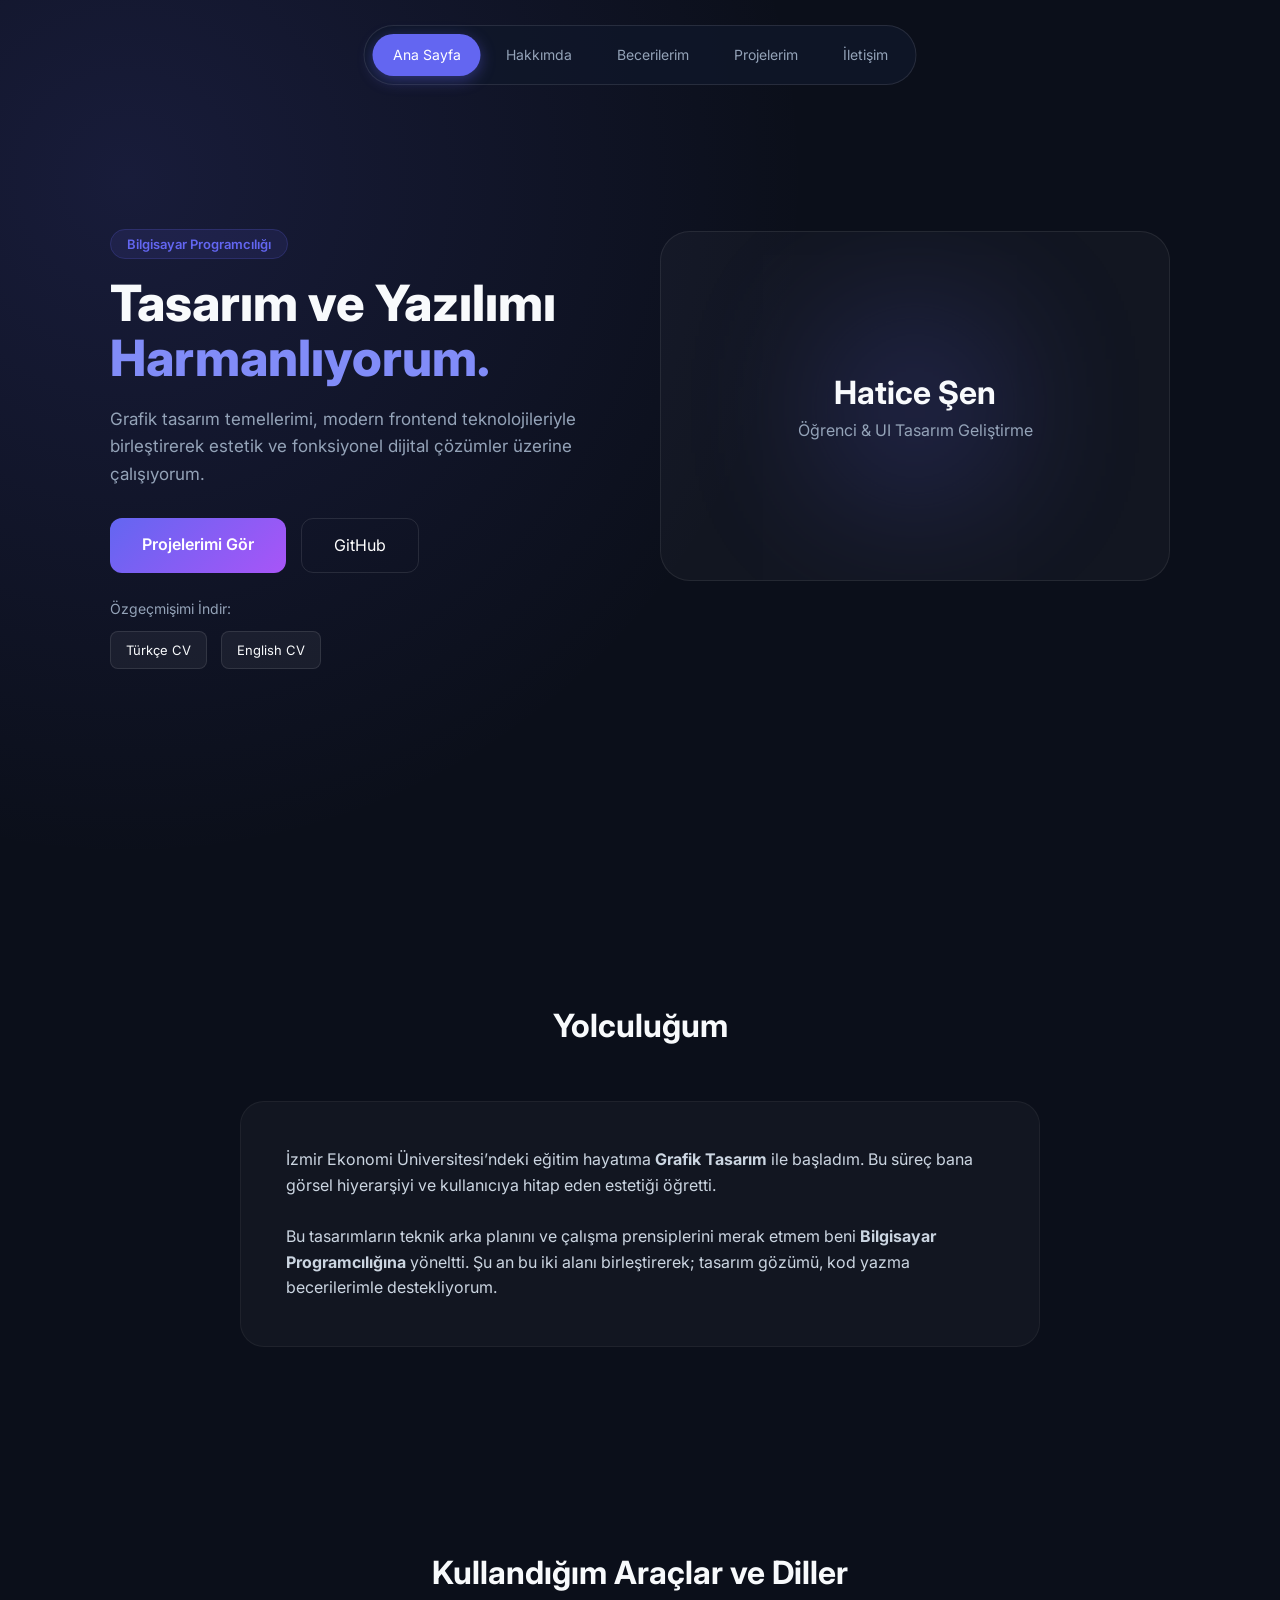
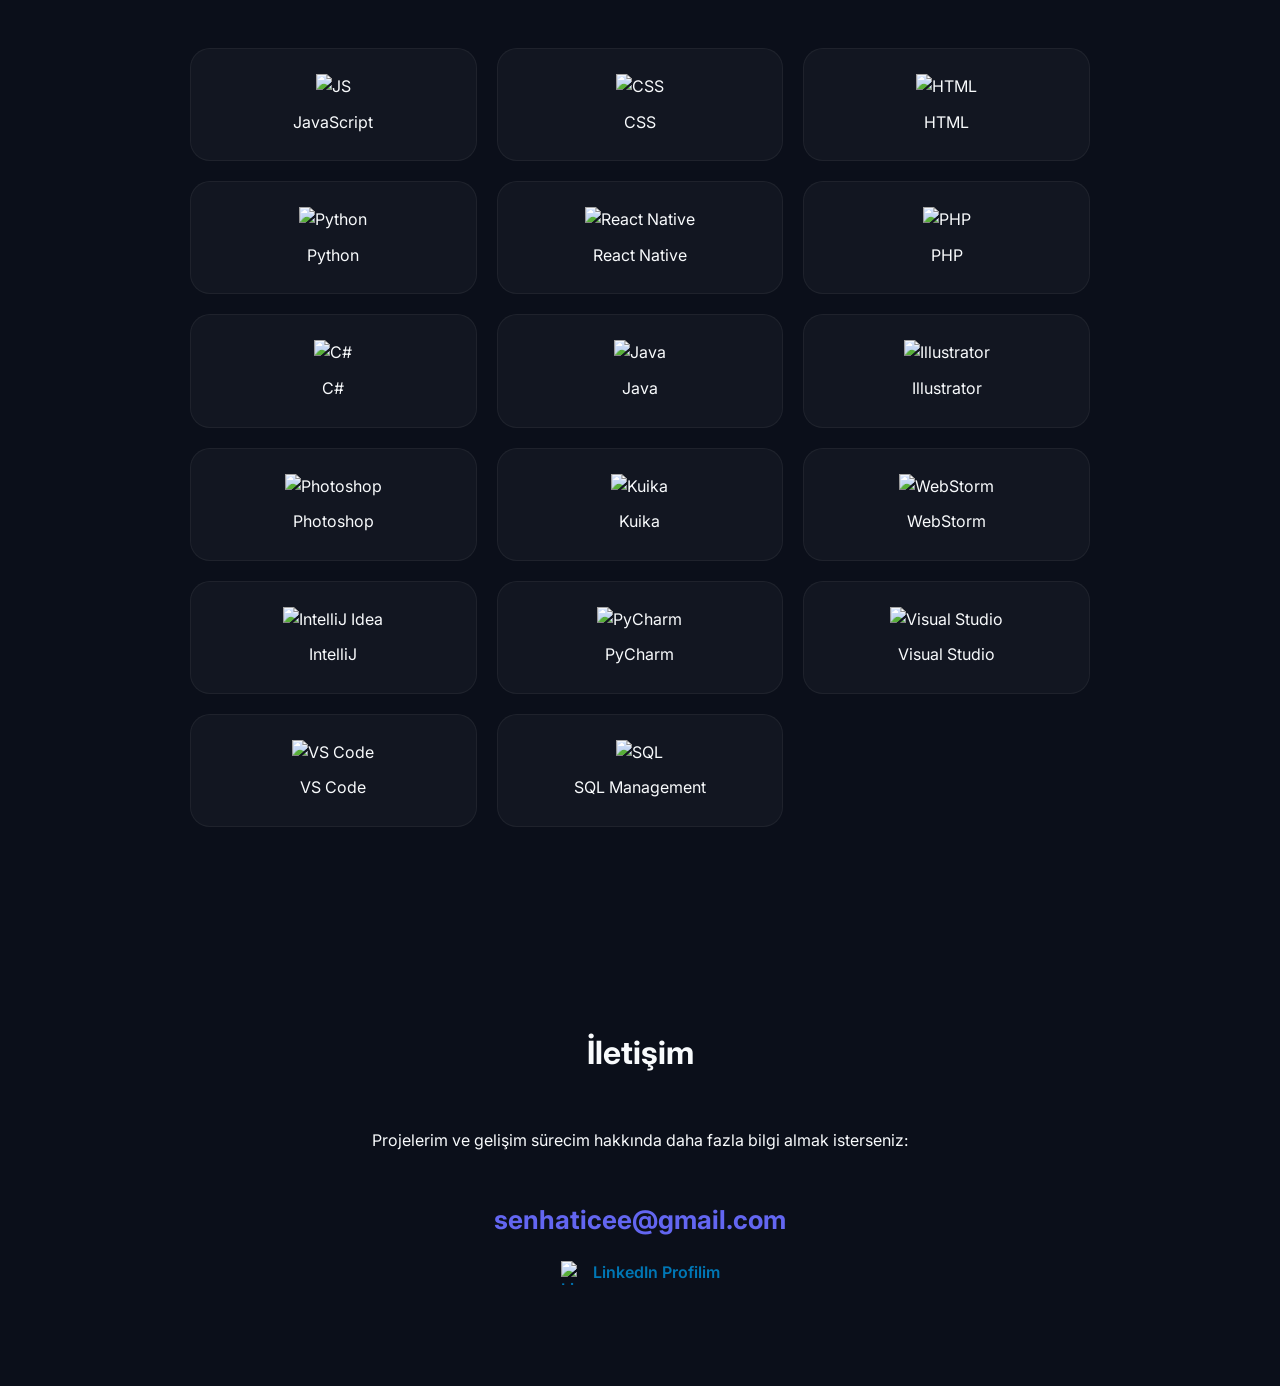
==== index.html @ 27adffcb "ilkyükleme" ====
<!DOCTYPE html>
<html lang="tr">

<head>
    <meta charset="UTF-8">
    <meta name="viewport" content="width=device-width, initial-scale=1.0">
    <title>Hatice Şen | Portfolyo</title>
    <link rel="stylesheet" href="style.css">
    <link href="https://fonts.googleapis.com/css2?family=Inter:wght@300;400;500;600;700;800&display=swap"
        rel="stylesheet">
</head>

<body>

    <nav class="ust-menu">
        <a class="aktif-sayfa" href="index.html">Ana Sayfa</a>
        <a href="index.html#hakkimda">Hakkımda</a>
        <a href="index.html#yetenekler">Becerilerim</a>
        <a href="projelerim.html">Projelerim</a>
        <a href="index.html#iletisim">İletişim</a>
    </nav>

    <section id="Anasayfa" class="giris-bolumu">
        <div class="giris-icerik">
            <div class="sol-taraf">
                <span class="etiket">Bilgisayar Programcılığı</span>
                <h1>Tasarım ve Yazılımı <br> <span class="renkli-yazi">Harmanlıyorum.</span></h1>
                <p>
                    Grafik tasarım temellerimi, modern frontend teknolojileriyle birleştirerek
                    estetik ve fonksiyonel dijital çözümler üzerine çalışıyorum.
                </p>

                <div class="butonlar">
                    <a href="projeler.html" class="ana-buton">Projelerimi Gör</a>
                    <!-- GITHUB BUTONU -->
                    <a href="https://github.com/Melisabzc" target="_blank" class="yan-buton">GitHub</a>
                </div>

                <!-- CV İNDİRME ALANI -->
                <div class="cv-alani" style="margin-top: 20px;">
                    <p style="font-size: 14px; color: #94a3b8; margin-bottom: 10px;">Özgeçmişimi İndir:</p>
                    <a href="cv-tr.pdf" download class="cv-buton"
                        style="text-decoration: none; color: #f8fafc; background: rgba(255,255,255,0.05); border: 1px solid rgba(255,255,255,0.1); padding: 8px 15px; border-radius: 8px; font-size: 13px; margin-right: 10px; display: inline-block;">Türkçe
                        CV</a>
                    <a href="cv-en.pdf" download class="cv-buton"
                        style="text-decoration: none; color: #f8fafc; background: rgba(255,255,255,0.05); border: 1px solid rgba(255,255,255,0.1); padding: 8px 15px; border-radius: 8px; font-size: 13px; display: inline-block;">English
                        CV</a>
                </div>
            </div>

            <div class="sag-taraf">
                <div class="kisisel-kart">
                    <h2>Hatice Şen</h2>
                    <p>Öğrenci & UI Tasarım Geliştirme</p>
                </div>
            </div>
        </div>
    </section>

    <section id="hakkimda" class="sayfa-parcasi">
        <div class="kucuk-kapsayici">
            <h2 class="baslik">Yolculuğum</h2>
            <div class="bilgi-kutusu">
                <p>
                    İzmir Ekonomi Üniversitesi’ndeki eğitim hayatıma <strong>Grafik Tasarım</strong> ile başladım. Bu
                    süreç bana görsel hiyerarşiyi ve kullanıcıya hitap eden estetiği öğretti.
                    <br><br>
                    Bu tasarımların teknik arka planını ve çalışma prensiplerini merak etmem beni <strong>Bilgisayar
                        Programcılığına</strong> yöneltti. Şu an bu iki alanı birleştirerek; tasarım gözümü, kod yazma
                    becerilerimle destekliyorum.
                </p>
            </div>
        </div>
    </section>

    <section id="yetenekler" class="sayfa-parcasi">
        <h2 class="baslik">Kullandığım Araçlar ve Diller</h2>
        <div class="ikon-listesi">
            <div class="ikon-kutusu"><img src="images/JS" alt="JS">
                <p>JavaScript</p>
            </div>
            <div class="ikon-kutusu"><img src="images/css" alt="CSS">
                <p>CSS</p>
            </div>
            <div class="ikon-kutusu"><img src="images/14.png" alt="HTML">
                <p>HTML</p>
            </div>
            <div class="ikon-kutusu"><img src="images/1-Photoroom.png" alt="Python">
                <p>Python</p>
            </div>
            <div class="ikon-kutusu"><img src="images/11.png" alt="React Native">
                <p>React Native</p>
            </div>
            <div class="ikon-kutusu"><img src="images/2-Photoroom.png" alt="PHP">
                <p>PHP</p>
            </div>
            <div class="ikon-kutusu"><img src="images/Csharp.png" alt="C#">
                <p>C#</p>
            </div>
            <div class="ikon-kutusu"><img src="images/3.png" alt="Java">
                <p>Java</p>
            </div>
            <div class="ikon-kutusu"><img src="images/5-Photoroom.png" alt="Illustrator">
                <p>Illustrator</p>
            </div>
            <div class="ikon-kutusu"><img src="images/6-Photoroom.png" alt="Photoshop">
                <p>Photoshop</p>
            </div>
            <div class="ikon-kutusu"><img src="images/kuika_logo-Photoroom.png" alt="Kuika">
                <p>Kuika</p>
            </div>
            <div class="ikon-kutusu"><img src="images/7.png" alt="WebStorm">
                <p>WebStorm</p>
            </div>
            <div class="ikon-kutusu"><img src="images/12-Photoroom.png" alt="IntelliJ Idea">
                <p>IntelliJ</p>
            </div>
            <div class="ikon-kutusu"><img src="images/pc-Photoroom.png" alt="PyCharm">
                <p>PyCharm</p>
            </div>
            <div class="ikon-kutusu"><img src="images/9.png" alt="Visual Studio">
                <p>Visual Studio</p>
            </div>
            <div class="ikon-kutusu"><img src="images/code-Photoroom.png" alt="VS Code">
                <p>VS Code</p>
            </div>
            <div class="ikon-kutusu"><img src="images/13-Photoroom.png" alt="SQL">
                <p>SQL Management</p>
            </div>
        </div>
    </section>

    <section id="iletisim" class="sayfa-parcasi">
        <div class="kucuk-kapsayici orta-hizala">
            <h2 class="baslik">İletişim</h2>
            <p>Projelerim ve gelişim sürecim hakkında daha fazla bilgi almak isterseniz:</p>
            <div style="margin-top: 20px;">
                <a href="mailto:senhaticee@gmail.com" class="e-posta-link">senhaticee@gmail.com</a>
            </div>
            <!-- LINKEDIN BUTONU -->
            <div style="margin-top: 20px;">
                <a href="https://www.linkedin.com/in/hatice-sen-06b52822a/" target="_blank"
                    style="text-decoration: none; color: #0077b5; font-weight: 600; display: flex; align-items: center; justify-content: center; gap: 8px;">
                    <img src="https://cdn-icons-png.flaticon.com/512/174/174857.png" alt="LinkedIn"
                        style="width: 24px; height: 24px;">
                    LinkedIn Profilim
                </a>
            </div>
        </div>
    </section>

</body>

</html>
---- style.css ----
/* TEMEL SIFIRLAMA */
* {
  margin: 0;
  padding: 0;
  box-sizing: border-box;
  font-family: 'Inter', sans-serif;
}

body {
  background-color: #0b0f1a;
  color: #f8fafc;
  line-height: 1.6;
  scroll-behavior: smooth;
}

/* ÜST MENÜ */
.ust-menu {
  position: fixed;
  top: 25px;
  left: 50%;
  transform: translateX(-50%);
  z-index: 1000;
  display: flex;
  gap: 5px;
  padding: 8px;
  background: rgba(15, 23, 42, 0.8);
  border: 1px solid rgba(255, 255, 255, 0.1);
  border-radius: 40px;
}

.ust-menu a {
  text-decoration: none;
  color: #94a3b8;
  padding: 10px 20px;
  border-radius: 30px;
  font-size: 14px;
  transition: 0.3s;
}

.ust-menu a:hover,
.ust-menu a.aktif-sayfa {
  background-color: #6366f1;
  color: white;
  box-shadow: 0 4px 15px rgba(99, 102, 241, 0.4);
}

/* GİRİŞ BÖLÜMÜ */
.giris-bolumu {
  height: 100vh;
  display: flex;
  align-items: center;
  justify-content: center;
  background: radial-gradient(circle at 10% 20%, rgba(99, 102, 241, 0.15) 0%, transparent 50%);
}

.giris-icerik {
  display: grid;
  grid-template-columns: 1fr 1fr;
  max-width: 1100px;
  width: 100%;
  gap: 40px;
  padding: 0 20px;
}

.etiket {
  background-color: rgba(99, 102, 241, 0.1);
  color: #6366f1;
  padding: 6px 16px;
  border-radius: 20px;
  font-size: 13px;
  font-weight: 600;
  border: 1px solid rgba(99, 102, 241, 0.2);
}

.sol-taraf h1 {
  font-size: 50px;
  line-height: 1.1;
  margin: 20px 0;
  font-weight: 800;
}

.renkli-yazi {
  color: #818cf8;
}

.sol-taraf p {
  color: #94a3b8;
  font-size: 17px;
  margin-bottom: 30px;
}

/* BUTONLAR */
.butonlar {
  display: flex;
  gap: 15px;
  margin-bottom: 25px;
}

.ana-buton {
  background: linear-gradient(135deg, #6366f1 0%, #a855f7 100%);
  color: white;
  padding: 14px 32px;
  border-radius: 12px;
  text-decoration: none;
  font-weight: 600;
  transition: 0.3s;
  display: inline-block;
}

.ana-buton:hover {
  transform: translateY(-5px);
  box-shadow: 0 10px 20px rgba(99, 102, 241, 0.4);
}

.yan-buton {
  border: 1px solid rgba(255, 255, 255, 0.1);
  color: white;
  padding: 14px 32px;
  border-radius: 12px;
  text-decoration: none;
  transition: 0.3s;
}

.yan-buton:hover {
  background-color: rgba(255, 255, 255, 0.05);
  transform: translateY(-3px);
}

/* CV VE LINKLER */
.cv-alani {
  margin-top: 20px;
}

.kucuk-baslik {
  font-size: 14px;
  color: #94a3b8;
  margin-bottom: 8px;
}

.cv-buton,
.linkedin-buton {
  text-decoration: none;
  color: #f8fafc;
  background-color: rgba(255, 255, 255, 0.05);
  border: 1px solid rgba(255, 255, 255, 0.1);
  padding: 8px 16px;
  border-radius: 8px;
  font-size: 13px;
  margin-right: 8px;
  transition: 0.3s;
  display: inline-block;
}

.cv-buton:hover {
  background-color: #6366f1;
  border-color: #6366f1;
  transform: translateY(-3px);
}

.linkedin-buton:hover {
  background-color: #0077b5;
  border-color: #0077b5;
  transform: translateY(-3px);
}

/* KİŞİSEL KART (GRADYANLI IŞIK) */
.kisisel-kart {
  background-color: rgba(255, 255, 255, 0.03);
  border: 1px solid rgba(255, 255, 255, 0.08);
  height: 350px;
  border-radius: 30px;
  display: flex;
  flex-direction: column;
  align-items: center;
  justify-content: center;
  position: relative;
  overflow: hidden;
  text-align: center;
}

.kisisel-kart::before {
  content: '';
  position: absolute;
  width: 150px;
  height: 150px;
  background-color: #6366f1;
  filter: blur(80px);
  opacity: 0.3;
}

.kisisel-kart h2 {
  font-size: 32px;
  z-index: 1;
}

.kisisel-kart p {
  color: #94a3b8;
  z-index: 1;
}

/* BÖLÜM DÜZENLERİ */
.sayfa-parcasi {
  padding: 100px 5%;
}

.kucuk-kapsayici {
  max-width: 800px;
  margin: 0 auto;
}

.baslik {
  font-size: 32px;
  text-align: center;
  margin-bottom: 50px;
  font-weight: 700;
}

.bilgi-kutusu {
  background-color: rgba(255, 255, 255, 0.03);
  padding: 45px;
  border-radius: 24px;
  border: 1px solid rgba(255, 255, 255, 0.05);
  color: #cbd5e1;
}

/* YETENEKLER */
.ikon-listesi {
  display: grid;
  grid-template-columns: 1fr 1fr 1fr;
  gap: 20px;
  max-width: 900px;
  margin: 0 auto;
}

.ikon-kutusu {
  background-color: rgba(255, 255, 255, 0.03);
  border: 1px solid rgba(255, 255, 255, 0.05);
  padding: 25px;
  border-radius: 20px;
  text-align: center;
  transition: 0.3s;
}

.ikon-kutusu:hover {
  transform: scale(1.1);
  border-color: #6366f1;
}

.ikon-kutusu img {
  width: 60px;
  margin-bottom: 10px;
}

/* PROJELER */
.proje-listesi {
  display: grid;
  grid-template-columns: 1fr 1fr;
  gap: 30px;
  max-width: 1000px;
  margin: 0 auto;
}

.proje-ogesi {
  background-color: rgba(255, 255, 255, 0.03);
  border: 1px solid rgba(255, 255, 255, 0.05);
  border-radius: 24px;
  overflow: hidden;
  transition: 0.4s;
}

.proje-ogesi:hover {
  transform: translateY(-15px);
  border-color: #6366f1;
}

.proje-fotografi {
  height: 200px;
  background-color: #1e293b;
  overflow: hidden;
}

.proje-fotografi img {
  width: 100%;
  height: 100%;
  object-fit: cover;
}

.proje-icerik {
  padding: 25px;
}

.proje-etiketleri span {
  background-color: rgba(99, 102, 241, 0.1);
  color: #818cf8;
  padding: 4px 12px;
  border-radius: 8px;
  font-size: 12px;
  margin-right: 5px;
}

/* İLETİŞİM */
.orta-hizala {
  text-align: center;
}

.e-posta-link {
  font-size: 26px;
  color: #6366f1;
  text-decoration: none;
  font-weight: 700;
  margin-top: 25px;
  display: inline-block;
}

/* MOBİL AYAR */
@media(max-width: 768px) {

  .giris-icerik,
  .proje-listesi,
  .ikon-listesi {
    grid-template-columns: 1fr;
  }

  .ust-menu {
    display: none;
  }
}
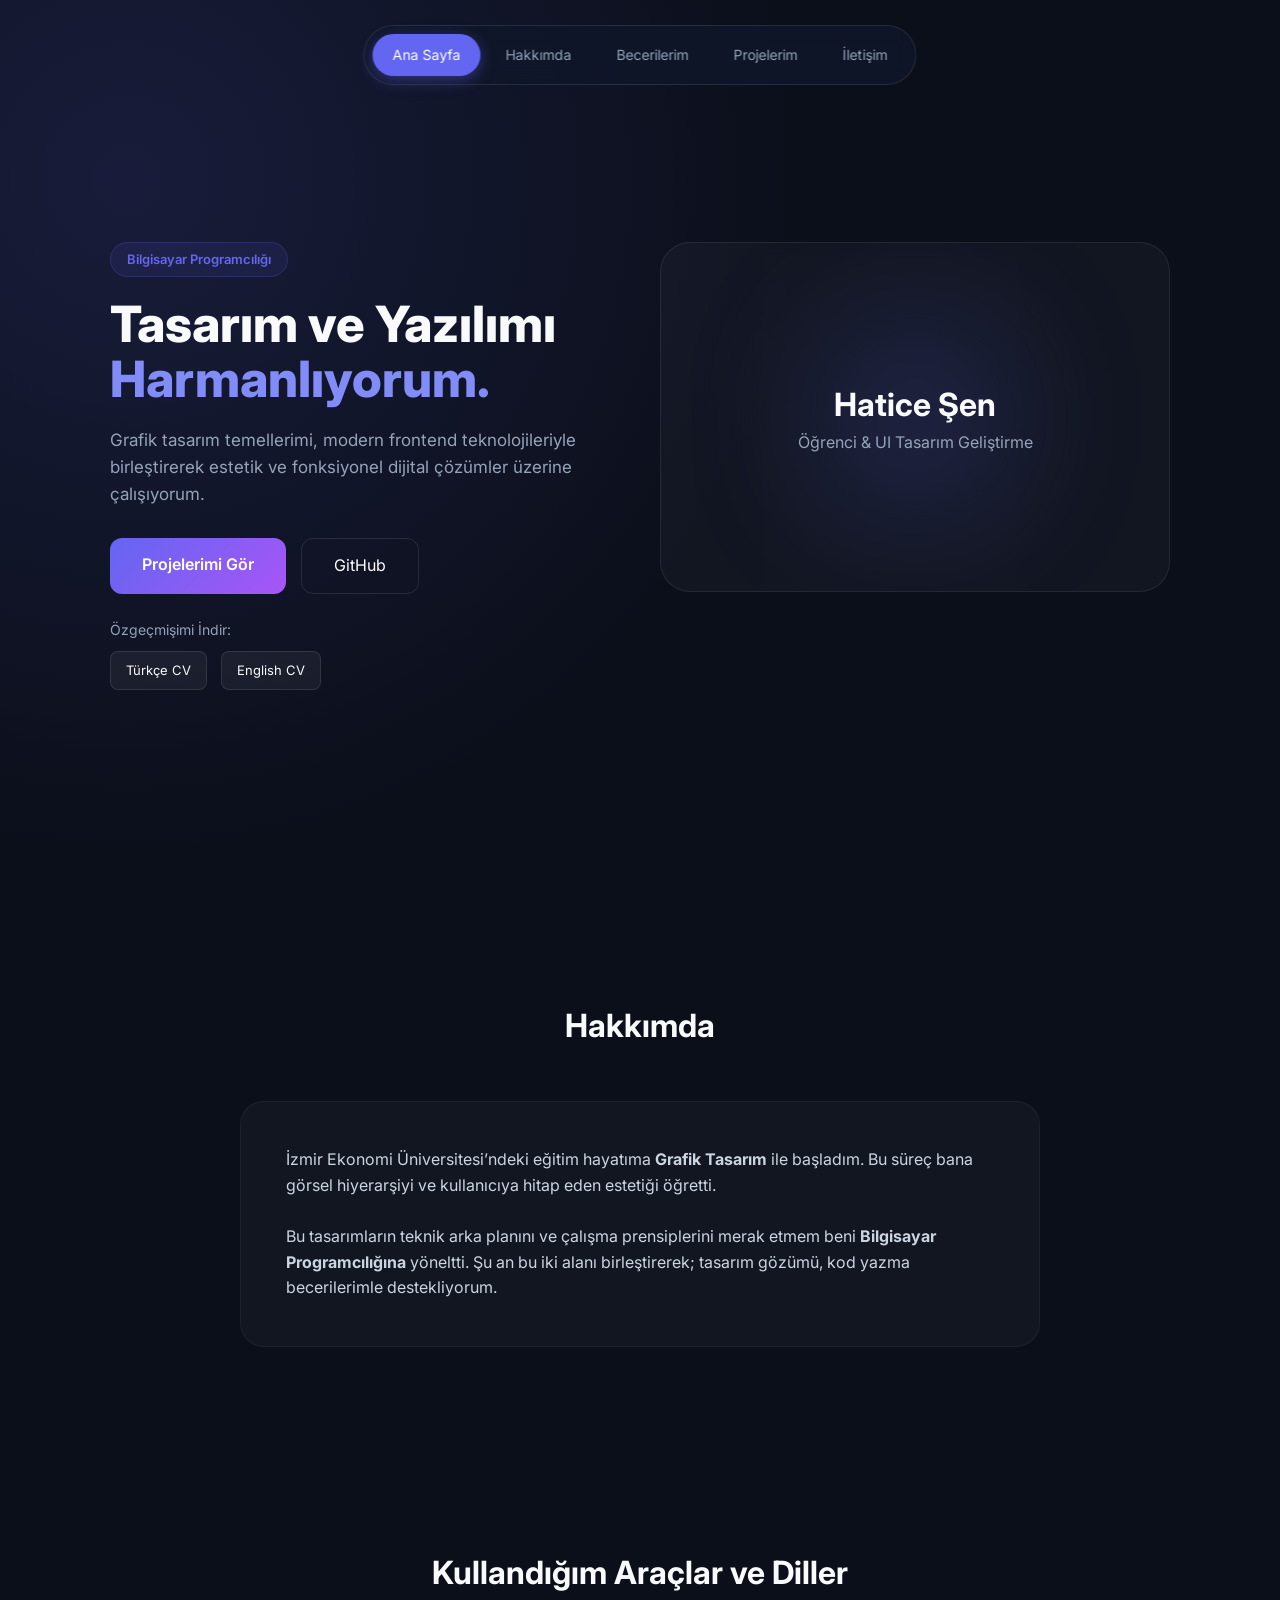
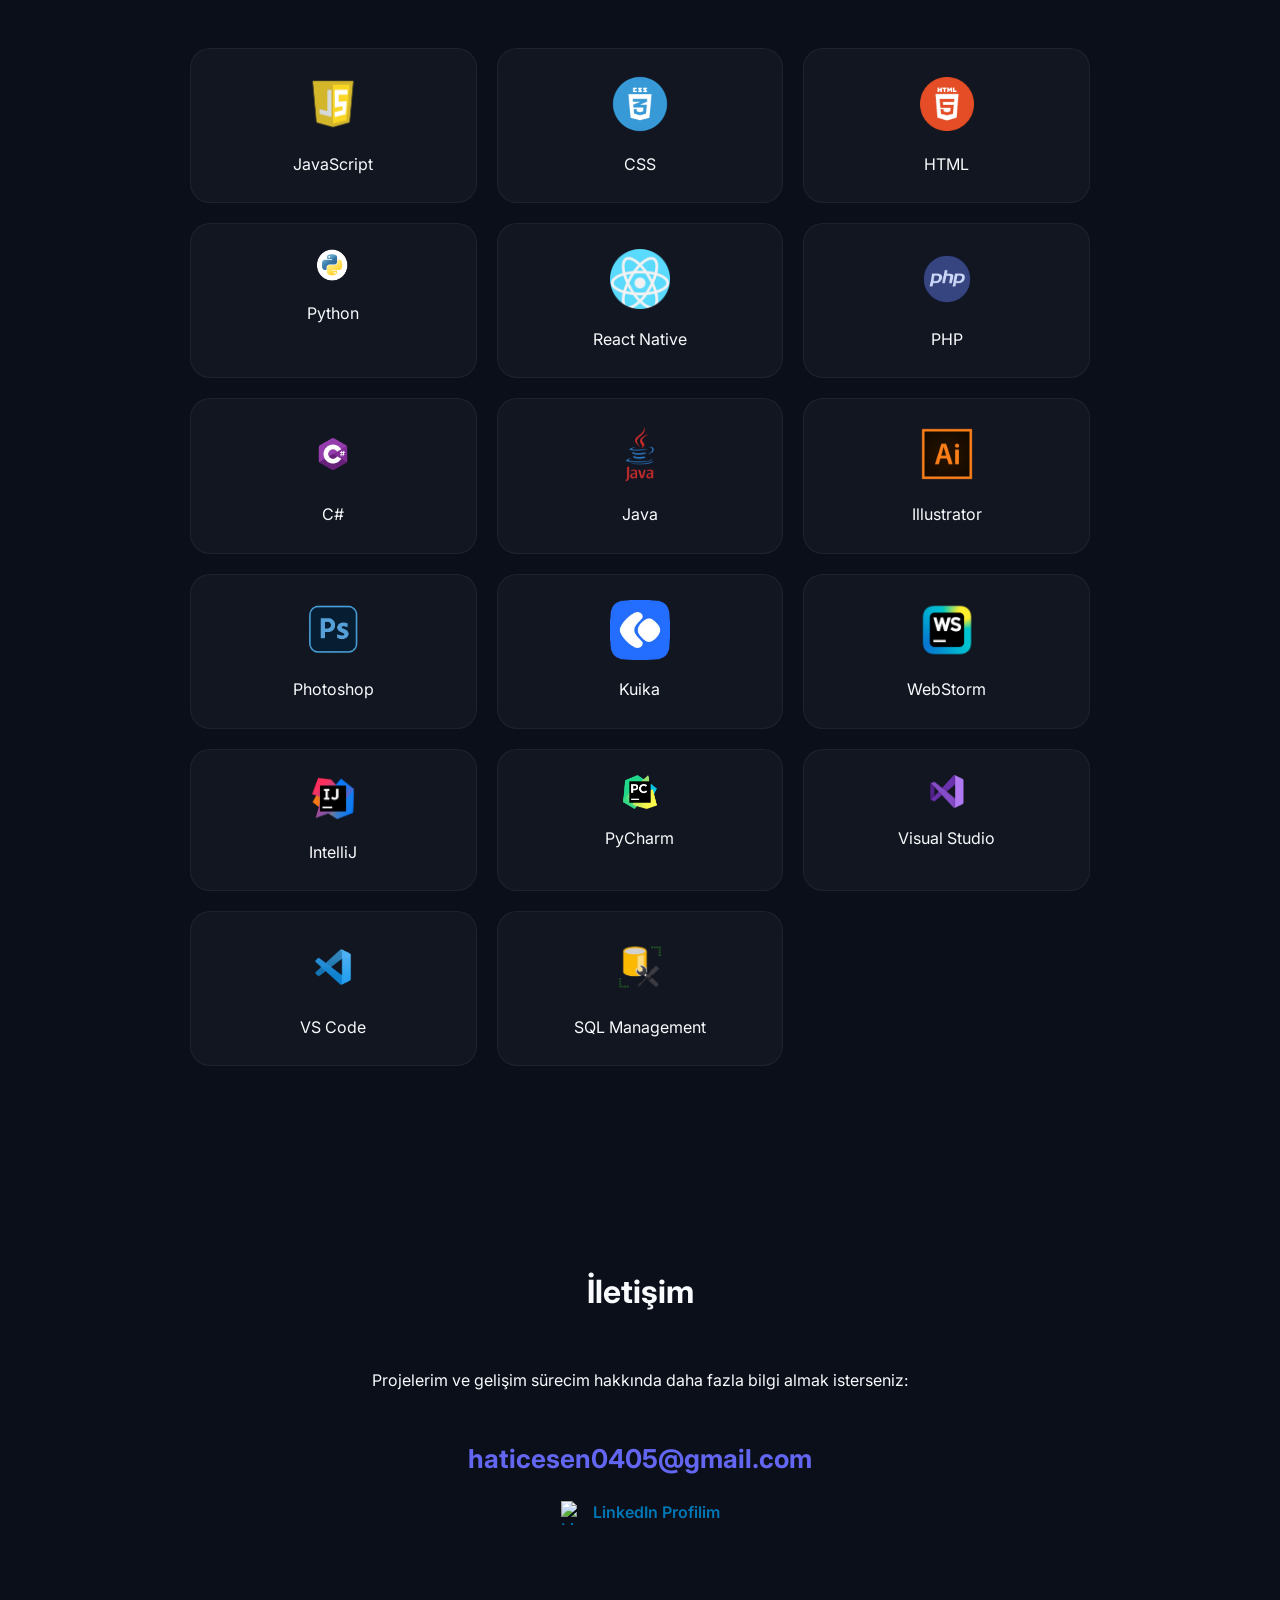
==== commit 04939cf1: "portfolyo güncellendi ve düzenlemeler yapıldı" ====
--- a/index.html
+++ b/index.html
@@ -31,18 +31,16 @@
                 </p>
 
                 <div class="butonlar">
-                    <a href="projeler.html" class="ana-buton">Projelerimi Gör</a>
-                    <!-- GITHUB BUTONU -->
-                    <a href="https://github.com/Melisabzc" target="_blank" class="yan-buton">GitHub</a>
+                    <a href="projelerim.html" class="ana-buton">Projelerimi Gör</a>
+                    <a href="https://github.com/hatice-sen" target="_blank" class="yan-buton">GitHub</a>
                 </div>
 
-                <!-- CV İNDİRME ALANI -->
                 <div class="cv-alani" style="margin-top: 20px;">
                     <p style="font-size: 14px; color: #94a3b8; margin-bottom: 10px;">Özgeçmişimi İndir:</p>
-                    <a href="cv-tr.pdf" download class="cv-buton"
+                    <a href="Özgeçmiş.pdf" download class="cv-buton"
                         style="text-decoration: none; color: #f8fafc; background: rgba(255,255,255,0.05); border: 1px solid rgba(255,255,255,0.1); padding: 8px 15px; border-radius: 8px; font-size: 13px; margin-right: 10px; display: inline-block;">Türkçe
                         CV</a>
-                    <a href="cv-en.pdf" download class="cv-buton"
+                    <a href="Resume.pdf" download class="cv-buton"
                         style="text-decoration: none; color: #f8fafc; background: rgba(255,255,255,0.05); border: 1px solid rgba(255,255,255,0.1); padding: 8px 15px; border-radius: 8px; font-size: 13px; display: inline-block;">English
                         CV</a>
                 </div>
@@ -59,7 +57,7 @@
 
     <section id="hakkimda" class="sayfa-parcasi">
         <div class="kucuk-kapsayici">
-            <h2 class="baslik">Yolculuğum</h2>
+            <h2 class="baslik">Hakkımda</h2>
             <div class="bilgi-kutusu">
                 <p>
                     İzmir Ekonomi Üniversitesi’ndeki eğitim hayatıma <strong>Grafik Tasarım</strong> ile başladım. Bu
@@ -121,7 +119,7 @@
             <div class="ikon-kutusu"><img src="images/9.png" alt="Visual Studio">
                 <p>Visual Studio</p>
             </div>
-            <div class="ikon-kutusu"><img src="images/code-Photoroom.png" alt="VS Code">
+            <div class="ikon-kutusu"><img src="images/logo-Photoroom.png" alt="VS Code">
                 <p>VS Code</p>
             </div>
             <div class="ikon-kutusu"><img src="images/13-Photoroom.png" alt="SQL">
@@ -135,11 +133,11 @@
             <h2 class="baslik">İletişim</h2>
             <p>Projelerim ve gelişim sürecim hakkında daha fazla bilgi almak isterseniz:</p>
             <div style="margin-top: 20px;">
-                <a href="mailto:senhaticee@gmail.com" class="e-posta-link">senhaticee@gmail.com</a>
+                <a href="mailto:senhaticee@gmail.com" class="e-posta-link">haticesen0405@gmail.com</a>
             </div>
-            <!-- LINKEDIN BUTONU -->
+       
             <div style="margin-top: 20px;">
-                <a href="https://www.linkedin.com/in/hatice-sen-06b52822a/" target="_blank"
+                <a href="https://www.linkedin.com/in/sen-hatice/" target="_blank"
                     style="text-decoration: none; color: #0077b5; font-weight: 600; display: flex; align-items: center; justify-content: center; gap: 8px;">
                     <img src="https://cdn-icons-png.flaticon.com/512/174/174857.png" alt="LinkedIn"
                         style="width: 24px; height: 24px;">
--- a/style.css
+++ b/style.css
@@ -26,6 +26,7 @@
   background: rgba(15, 23, 42, 0.8);
   border: 1px solid rgba(255, 255, 255, 0.1);
   border-radius: 40px;
+  backdrop-filter: blur(10px);
 }
 
 .ust-menu a {
@@ -46,11 +47,12 @@
 
 /* GİRİŞ BÖLÜMÜ */
 .giris-bolumu {
-  height: 100vh;
+  min-height: 100vh;
   display: flex;
   align-items: center;
   justify-content: center;
   background: radial-gradient(circle at 10% 20%, rgba(99, 102, 241, 0.15) 0%, transparent 50%);
+  padding: 80px 0 40px 0;
 }
 
 .giris-icerik {
@@ -70,6 +72,7 @@
   font-size: 13px;
   font-weight: 600;
   border: 1px solid rgba(99, 102, 241, 0.2);
+  display: inline-block;
 }
 
 .sol-taraf h1 {
@@ -92,6 +95,7 @@
 /* BUTONLAR */
 .butonlar {
   display: flex;
+  flex-wrap: wrap;
   gap: 15px;
   margin-bottom: 25px;
 }
@@ -147,6 +151,7 @@
   border-radius: 8px;
   font-size: 13px;
   margin-right: 8px;
+  margin-bottom: 8px;
   transition: 0.3s;
   display: inline-block;
 }
@@ -176,6 +181,7 @@
   position: relative;
   overflow: hidden;
   text-align: center;
+  width: 100%;
 }
 
 .kisisel-kart::before {
@@ -251,7 +257,7 @@
   margin-bottom: 10px;
 }
 
-/* PROJELER */
+/* PROJELER SİSTEMİ */
 .proje-listesi {
   display: grid;
   grid-template-columns: 1fr 1fr;
@@ -266,27 +272,96 @@
   border-radius: 24px;
   overflow: hidden;
   transition: 0.4s;
+  display: flex;
+  flex-direction: column;
 }
 
 .proje-ogesi:hover {
-  transform: translateY(-15px);
+  transform: translateY(-10px);
   border-color: #6366f1;
 }
 
+/* ORTAK RESİM ALANI BAŞLIĞI */
 .proje-fotografi {
-  height: 200px;
-  background-color: #1e293b;
+  width: 100%;
+  height: 340px;
+  background-color: #11131e;
   overflow: hidden;
-}
-
-.proje-fotografi img {
+  display: flex;
+  justify-content: center;
+  align-items: center;
+}
+
+/* 📱 TO DO LIST İÇİN TELEFON KASASI AYARLARI */
+.phone-mockup {
+  width: 155px;
+  height: 300px;
+  border: 6px solid #1e2030;
+  border-radius: 24px;
+  overflow: hidden;
+  box-shadow: 0 10px 25px rgba(0, 0, 0, 0.4);
+  position: relative;
+  background-color: #000;
+}
+
+.phone-mockup img {
   width: 100%;
   height: 100%;
   object-fit: cover;
-}
-
+  display: block;
+}
+
+.phone-mockup::before {
+  content: "";
+  position: absolute;
+  top: 4px;
+  left: 50%;
+  transform: translateX(-50%);
+  width: 40px;
+  height: 9px;
+  background-color: #1e2030;
+  border-radius: 10px;
+  z-index: 10;
+}
+
+/* 💻 COLORVIBE İÇİN GENİŞ WEB ÖNİZLEME AYARLARI */
+.web-preview {
+  width: 100%;
+  height: 100%;
+  display: block;
+}
+
+.web-preview img {
+  width: 100%;
+  height: 100%;
+  object-fit: cover;
+  object-position: center top;
+}
+
+/* İÇERİK ALANI VE ETİKETLER */
 .proje-icerik {
   padding: 25px;
+  flex-grow: 1;
+  display: flex;
+  flex-direction: column;
+  justify-content: space-between;
+}
+
+.proje-icerik h3 {
+  font-size: 20px;
+  margin-bottom: 10px;
+}
+
+.proje-icerik p {
+  color: #94a3b8;
+  font-size: 14px;
+  margin-bottom: 15px;
+}
+
+.proje-etiketleri {
+  display: flex;
+  flex-wrap: wrap;
+  gap: 6px;
 }
 
 .proje-etiketleri span {
@@ -295,7 +370,6 @@
   padding: 4px 12px;
   border-radius: 8px;
   font-size: 12px;
-  margin-right: 5px;
 }
 
 /* İLETİŞİM */
@@ -312,7 +386,7 @@
   display: inline-block;
 }
 
-/* MOBİL AYAR */
+/* 📱 RESPONSIVE MOBİL AYARLAR (Max-width: 768px) */
 @media(max-width: 768px) {
 
   .giris-icerik,
@@ -321,7 +395,61 @@
     grid-template-columns: 1fr;
   }
 
+  .giris-icerik {
+    text-align: center;
+    gap: 20px;
+  }
+
+  .sol-taraf h1 {
+    font-size: 36px;
+  }
+
+  .butonlar {
+    justify-content: center;
+  }
+
   .ust-menu {
     display: none;
   }
+
+  .proje-ogesi {
+    max-width: 400px;
+    margin: 0 auto;
+  }
+
+  /* To Do List içeren kartın yüksekliği */
+  .proje-ogesi:has(.phone-mockup) .proje-fotografi {
+    height: 280px;
+  }
+
+  .phone-mockup {
+    width: 130px;
+    height: 250px;
+    border-width: 5px;
+  }
+
+  /* ColorVibe Web içeren kartın yüksekliği mobilde ezilmesin */
+  .proje-ogesi:has(.web-preview) .proje-fotografi {
+    height: 200px;
+  }
+
+  .bilgi-kutusu {
+    padding: 25px;
+  }
+
+  .ikon-listesi {
+    grid-template-columns: 1fr 1fr;
+    gap: 15px;
+  }
+}
+
+/* Küçük Ekranlar */
+@media(max-width: 380px) {
+  .ikon-listesi {
+    grid-template-columns: 1fr;
+  }
+
+  .e-posta-link {
+    font-size: 20px;
+  }
 }
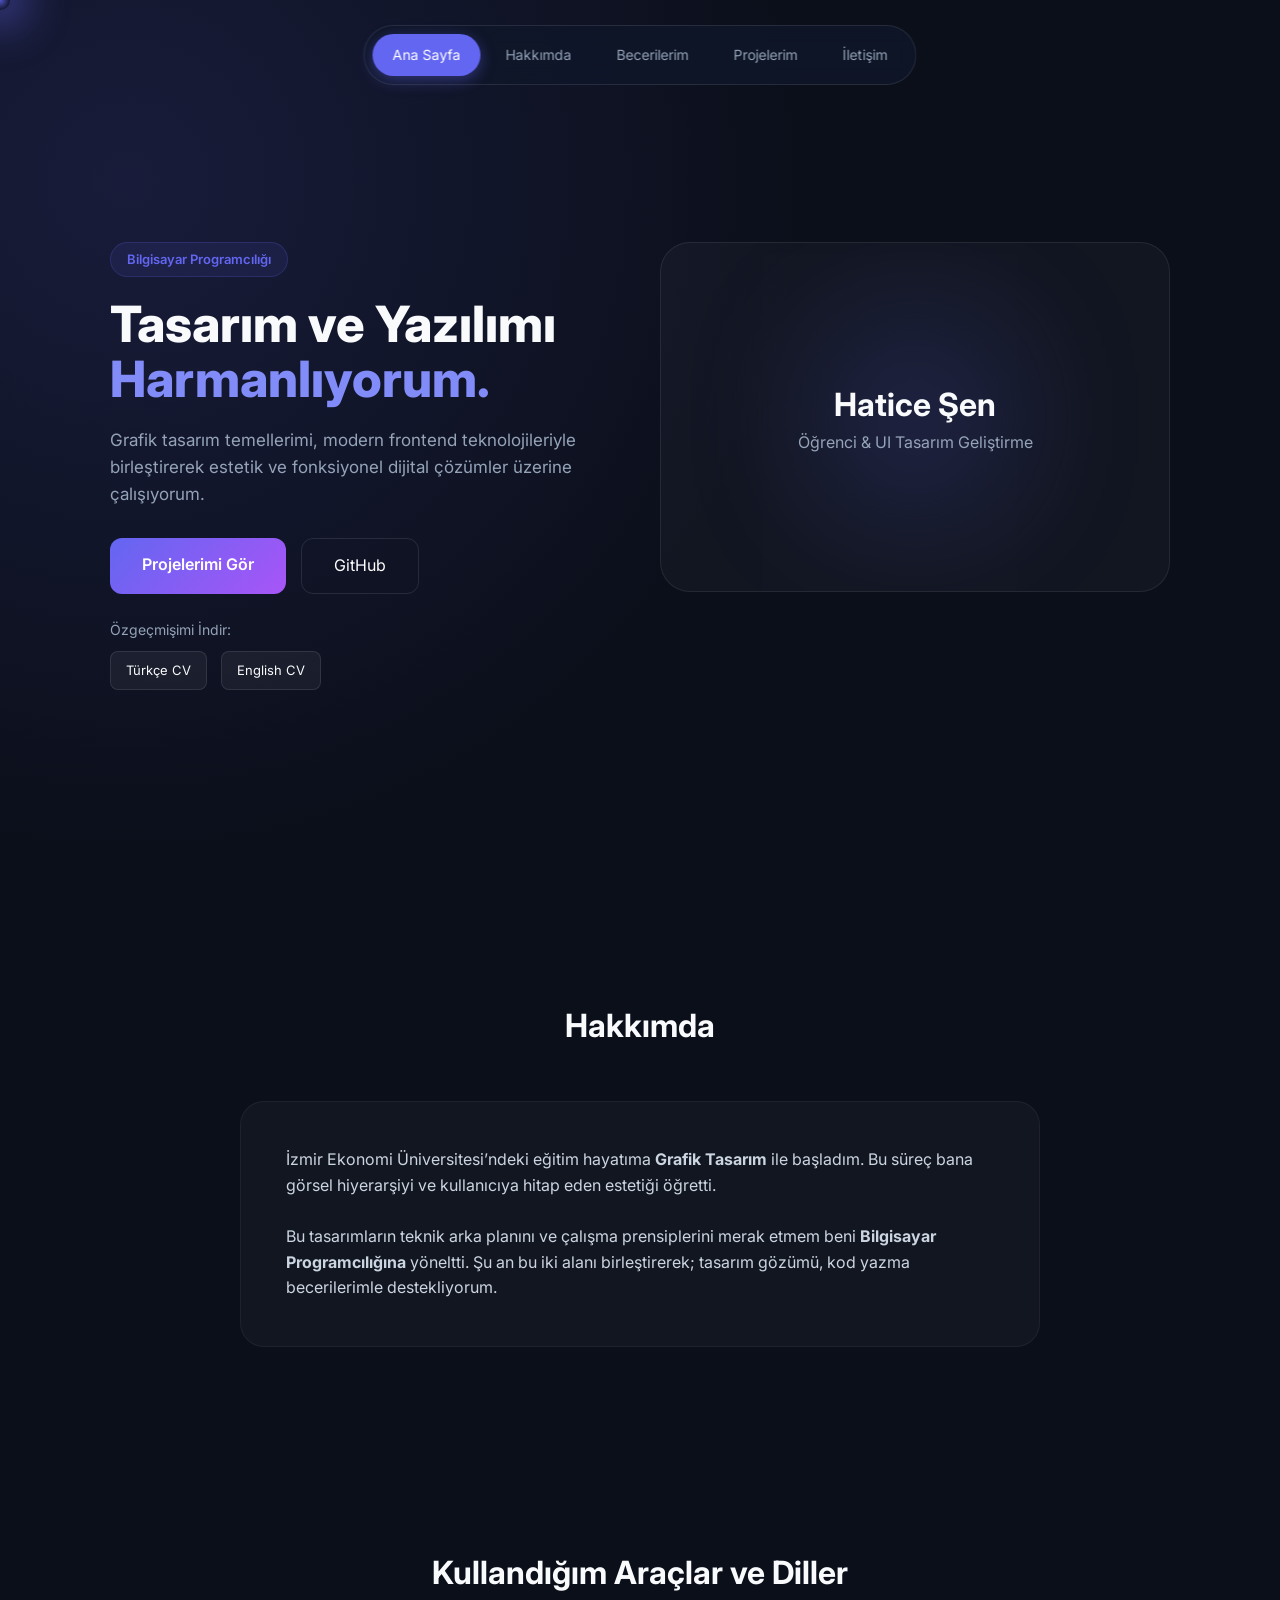
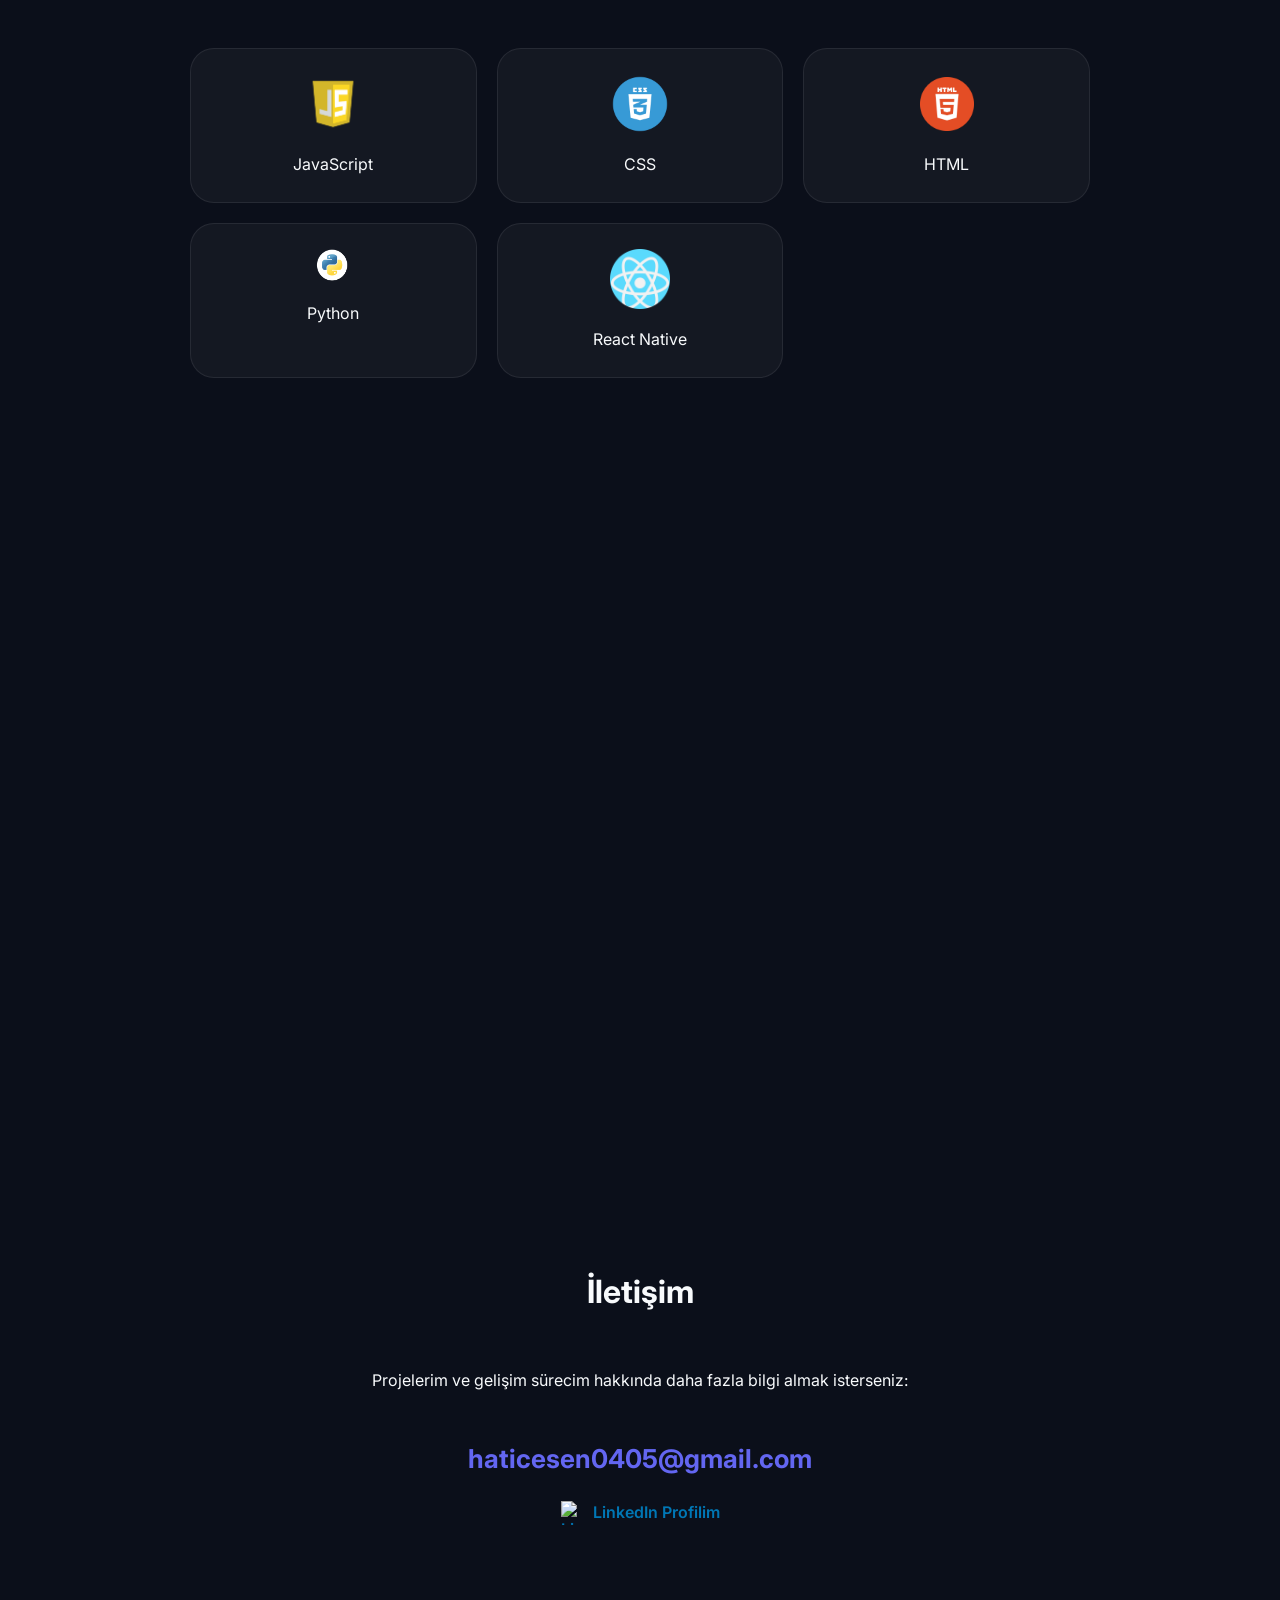
==== commit 583acec8: "Portfolyo animasyonlar düzenlendi." ====
--- a/index.html
+++ b/index.html
@@ -11,6 +11,8 @@
 </head>
 
 <body>
+    <div class="cursor"></div>
+
 
     <nav class="ust-menu">
         <a class="aktif-sayfa" href="index.html">Ana Sayfa</a>
@@ -20,7 +22,7 @@
         <a href="index.html#iletisim">İletişim</a>
     </nav>
 
-    <section id="Anasayfa" class="giris-bolumu">
+    <section id="Anasayfa" class="giris-bolumu fade-in">
         <div class="giris-icerik">
             <div class="sol-taraf">
                 <span class="etiket">Bilgisayar Programcılığı</span>
@@ -55,7 +57,7 @@
         </div>
     </section>
 
-    <section id="hakkimda" class="sayfa-parcasi">
+    <section id="hakkimda" class="sayfa-parcasi fade-in">
         <div class="kucuk-kapsayici">
             <h2 class="baslik">Hakkımda</h2>
             <div class="bilgi-kutusu">
@@ -71,7 +73,7 @@
         </div>
     </section>
 
-    <section id="yetenekler" class="sayfa-parcasi">
+    <section id="yetenekler" class="sayfa-parcasi fade-in">
         <h2 class="baslik">Kullandığım Araçlar ve Diller</h2>
         <div class="ikon-listesi">
             <div class="ikon-kutusu"><img src="images/JS" alt="JS">
@@ -127,8 +129,9 @@
             </div>
         </div>
     </section>
-
-    <section id="iletisim" class="sayfa-parcasi">
+   
+
+    <section id="iletisim" class="sayfa-parcasi fade-in">
         <div class="kucuk-kapsayici orta-hizala">
             <h2 class="baslik">İletişim</h2>
             <p>Projelerim ve gelişim sürecim hakkında daha fazla bilgi almak isterseniz:</p>
@@ -146,7 +149,63 @@
             </div>
         </div>
     </section>
-
+<script>
+    const cursor = document.querySelector('.cursor');
+    document.addEventListener('mousemove', (e) => {
+        if (cursor) cursor.style.transform = `translate(${e.clientX}px, ${e.clientY}px)`;
+    });
+    const observer = new IntersectionObserver((entries) => {
+        entries.forEach(entry => {
+            if (entry.isIntersecting) {
+                entry.target.classList.add('active');
+            }
+        });
+    }, {
+        threshold: 0.1,
+        rootMargin: "0px 0px -50px 0px"
+    });
+
+    function initScrollAnimations() {
+        document.querySelectorAll('.fade-in').forEach(el => {
+         
+            const rect = el.getBoundingClientRect();
+            if (rect.top < window.innerHeight - 50) {
+                el.classList.add('active');
+            }
+            observer.observe(el); 
+        });
+    }
+
+    window.addEventListener('load', initScrollAnimations);
+    const iconBoxes = document.querySelectorAll('.ikon-kutusu');
+
+        const iconObserver = new IntersectionObserver((entries) => {
+
+            entries.forEach(entry => {
+
+                if (entry.isIntersecting) {
+
+                    iconBoxes.forEach((box, index) => {
+
+                        setTimeout(() => {
+                            box.classList.add('active');
+                        }, index * 120);
+
+                    });
+
+                }
+
+            });
+
+        }, {
+            threshold: 0.2
+        });
+
+        document.querySelectorAll('.ikon-listesi').forEach(section => {
+            iconObserver.observe(section);
+        });
+</script>
 </body>
 
+
 </html>
--- a/style.css
+++ b/style.css
@@ -1,4 +1,7 @@
-/* TEMEL SIFIRLAMA */
+
+html {
+  scroll-behavior: smooth;
+}
 * {
   margin: 0;
   padding: 0;
@@ -11,9 +14,59 @@
   color: #f8fafc;
   line-height: 1.6;
   scroll-behavior: smooth;
-}
-
-/* ÜST MENÜ */
+  cursor: none !important;
+}
+
+* {
+  cursor: none !important;
+}
+
+.cursor {
+  width: 20px;
+  height: 20px;
+  background: radial-gradient(circle, rgba(99, 102, 241, 0.8) 0%, rgba(99, 102, 241, 0) 70%);
+  border-radius: 50%;
+  position: fixed;
+  pointer-events: none;
+  z-index: 999999;
+  box-shadow: 0 0 40px 20px rgba(99, 102, 241, 0.4);
+  transition: transform 0.1s ease-out, box-shadow 0.3s ease;
+  margin-left: -10px;
+  margin-top: -10px;
+}
+
+.cursor-dot {
+  display: none;
+}
+
+.fade-in {
+  opacity: 0;
+  transform: translateY(80px) scale(0.96);
+
+  transition:
+    opacity 1s ease,
+    transform 1s cubic-bezier(0.16, 1, 0.3, 1);
+}
+
+.fade-in.active {
+  opacity: 1;
+  transform: translateY(0) scale(1);
+}
+.sayfa-parcasi {
+  padding-top: 140px;
+}
+.proje-ogesi,
+.ikon-kutusu {
+  transition: all 0.4s ease !important;
+}
+
+.proje-ogesi:hover,
+.ikon-kutusu:hover {
+  transform: translateY(-10px) scale(1.02);
+  border-color: #6366f1;
+  box-shadow: 0 15px 30px rgba(99, 102, 241, 0.2);
+}
+
 .ust-menu {
   position: fixed;
   top: 25px;
@@ -45,7 +98,7 @@
   box-shadow: 0 4px 15px rgba(99, 102, 241, 0.4);
 }
 
-/* GİRİŞ BÖLÜMÜ */
+
 .giris-bolumu {
   min-height: 100vh;
   display: flex;
@@ -92,7 +145,7 @@
   margin-bottom: 30px;
 }
 
-/* BUTONLAR */
+
 .butonlar {
   display: flex;
   flex-wrap: wrap;
@@ -130,7 +183,7 @@
   transform: translateY(-3px);
 }
 
-/* CV VE LINKLER */
+
 .cv-alani {
   margin-top: 20px;
 }
@@ -168,7 +221,7 @@
   transform: translateY(-3px);
 }
 
-/* KİŞİSEL KART (GRADYANLI IŞIK) */
+
 .kisisel-kart {
   background-color: rgba(255, 255, 255, 0.03);
   border: 1px solid rgba(255, 255, 255, 0.08);
@@ -204,7 +257,7 @@
   z-index: 1;
 }
 
-/* BÖLÜM DÜZENLERİ */
+
 .sayfa-parcasi {
   padding: 100px 5%;
 }
@@ -229,7 +282,7 @@
   color: #cbd5e1;
 }
 
-/* YETENEKLER */
+
 .ikon-listesi {
   display: grid;
   grid-template-columns: 1fr 1fr 1fr;
@@ -239,25 +292,71 @@
 }
 
 .ikon-kutusu {
-  background-color: rgba(255, 255, 255, 0.03);
-  border: 1px solid rgba(255, 255, 255, 0.05);
+  background: rgba(255, 255, 255, 0.04);
+  border: 1px solid rgba(255, 255, 255, 0.08);
   padding: 25px;
-  border-radius: 20px;
+  border-radius: 24px;
   text-align: center;
-  transition: 0.3s;
-}
-
+  position: relative;
+  overflow: hidden;
+
+  opacity: 0;
+  transform: translateY(60px);
+
+  transition: all 0.7s ease;
+}
+
+.ikon-kutusu.active {
+  opacity: 1;
+  transform: translateY(0);
+}
 .ikon-kutusu:hover {
-  transform: scale(1.1);
-  border-color: #6366f1;
+  transform: translateY(-10px) scale(1.05);
+
+  border-color: #818cf8;
+
+  box-shadow:
+    0 0 20px rgba(99, 102, 241, 0.5),
+    0 0 50px rgba(99, 102, 241, 0.3);
+}
+.ikon-kutusu::before {
+  content: "";
+  position: absolute;
+  inset: 0;
+
+  background: linear-gradient(135deg,
+      rgba(99, 102, 241, 0.2),
+      transparent);
+
+  opacity: 0;
+  transition: 0.5s;
+}
+
+.ikon-kutusu:hover::before {
+  opacity: 1;
 }
 
 .ikon-kutusu img {
   width: 60px;
   margin-bottom: 10px;
-}
-
-/* PROJELER SİSTEMİ */
+
+  animation: floatIcon 4s ease-in-out infinite;
+}
+
+@keyframes floatIcon {
+  0% {
+    transform: translateY(0px);
+  }
+
+  50% {
+    transform: translateY(-8px);
+  }
+
+  100% {
+    transform: translateY(0px);
+  }
+}
+
 .proje-listesi {
   display: grid;
   grid-template-columns: 1fr 1fr;
@@ -281,7 +380,7 @@
   border-color: #6366f1;
 }
 
-/* ORTAK RESİM ALANI BAŞLIĞI */
+
 .proje-fotografi {
   width: 100%;
   height: 340px;
@@ -292,7 +391,6 @@
   align-items: center;
 }
 
-/* 📱 TO DO LIST İÇİN TELEFON KASASI AYARLARI */
 .phone-mockup {
   width: 155px;
   height: 300px;
@@ -324,7 +422,7 @@
   z-index: 10;
 }
 
-/* 💻 COLORVIBE İÇİN GENİŞ WEB ÖNİZLEME AYARLARI */
+
 .web-preview {
   width: 100%;
   height: 100%;
@@ -338,7 +436,6 @@
   object-position: center top;
 }
 
-/* İÇERİK ALANI VE ETİKETLER */
 .proje-icerik {
   padding: 25px;
   flex-grow: 1;
@@ -372,7 +469,7 @@
   font-size: 12px;
 }
 
-/* İLETİŞİM */
+
 .orta-hizala {
   text-align: center;
 }
@@ -386,7 +483,6 @@
   display: inline-block;
 }
 
-/* 📱 RESPONSIVE MOBİL AYARLAR (Max-width: 768px) */
 @media(max-width: 768px) {
 
   .giris-icerik,
@@ -417,7 +513,7 @@
     margin: 0 auto;
   }
 
-  /* To Do List içeren kartın yüksekliği */
+
   .proje-ogesi:has(.phone-mockup) .proje-fotografi {
     height: 280px;
   }
@@ -428,7 +524,7 @@
     border-width: 5px;
   }
 
-  /* ColorVibe Web içeren kartın yüksekliği mobilde ezilmesin */
+
   .proje-ogesi:has(.web-preview) .proje-fotografi {
     height: 200px;
   }
@@ -443,7 +539,7 @@
   }
 }
 
-/* Küçük Ekranlar */
+
 @media(max-width: 380px) {
   .ikon-listesi {
     grid-template-columns: 1fr;
